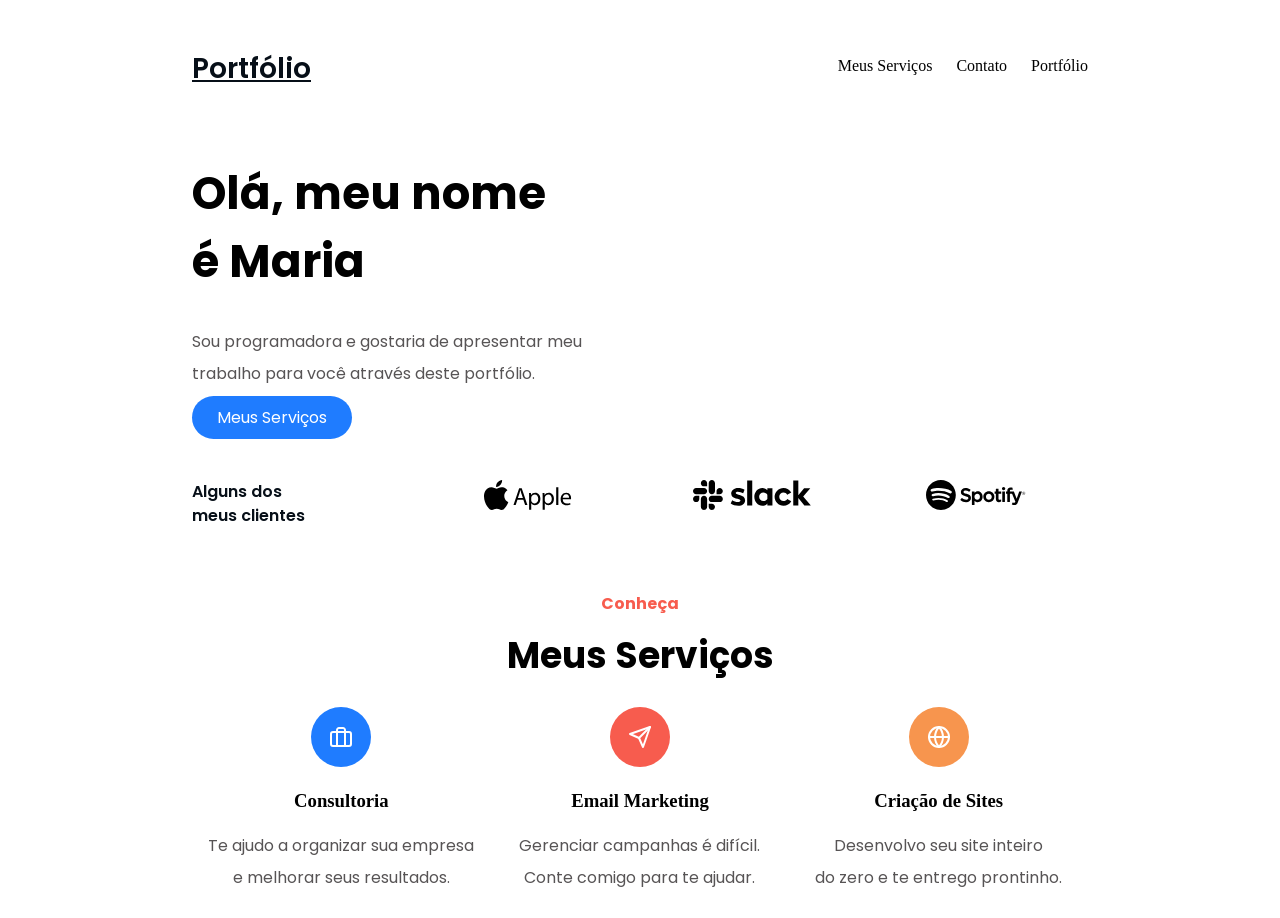
==== Portfólio/index.html @ cb06902d "Add files via upload" ====
<!DOCTYPE html>
<html lang="en">
<head>
    <meta charset="UTF-8">
    <meta name="viewport" content="width=device-width, initial-scale=1.0">
    <link rel="preconnect" href="https://fonts.googleapis.com">
    <link rel="preconnect" href="https://fonts.gstatic.com" crossorigin>
    <link href="https://fonts.googleapis.com/css2?family=Poppins:ital,wght@0,100;0,200;0,300;0,400;0,500;0,600;0,700;0,800;0,900;1,100;1,200;1,300;1,400;1,500;1,600;1,700;1,800;1,900&family=Raleway:ital,wght@0,100..900;1,100..900&display=swap" rel="stylesheet">
    <title>Portfólio</title>
    <style>
        body {
            margin-left: 15%;            
            margin-right: 15%;
        }
        .container {
            display: grid;
            grid-auto-flow: column;
            grid-auto-columns: 1fr;
            
        }
        #header {
            font-family: Poppins;
            font-style: normal;
            font-size: 28px;
            font-weight: 600;
            line-height: 42px;
            text-decoration-line: underline;
            color: #070f18;
            margin-top: 40px;
            margin-bottom: 40px;
        }
        #menu {
            text-align: right;
            margin-top: 49px;
        }
        #menu ul {
            list-style-type: none;
            margin: 0;
            padding: 0;
            }
            #menu li {
                display: inline-block;
                margin-left: 20px;
            }
            a {
                color: black;
                text-decoration: none;
            }
            #buttonCta {
                background: rgba(31, 124, 255, 1);
                border-radius: 50px;
                font-family: Poppins;
                font-style: normal;
                font-size: 16px;
                font-weight: normal;
                line-height: 24px;
                text-align: center;
                color: rgba(255, 255, 255, 1);
                padding: 10px 25px 10px 25px;
            }
            #headerCta p {
                font-family: Poppins;
                font-style: normal;
                font-size: 16px;
                font-weight: normal;
                line-height: 32px;
                color: #575455;
            }
            #headerCta h1 {
                font-family: Poppins;
                font-style: normal;
                font-size: 45px;
                font-weight: bold;
                color: #000000;
            }
            #headerImg {
                margin-left: 42px; 
                }
            #headerImg img {
                width: 100%;
            }
            .headerLogo {
                text-align: center;
            }
            #clients {
                margin-top: 50px;
                margin-bottom: 50px;
            }
            #headerClientText {
                font-family: Poppins;
                font-style: normal;
                font-size: 16px;
                font-weight: 600;
                line-height: 24px;
                color: #070f18
            }
            h2.red {
                font-family: Poppins;
                font-style: normal;
                font-size: 16px;
                font-weight: 700;
                line-height: 24px;
                text-align: center;
                color: #f75c4e;
            }
            h1.black {
                font-family: Poppins;
                font-style: normal;
                font-size: 36px;
                font-weight: 700;
                line-height: 54px;
                text-align: center;
                color: #000000;
                margin-top: 0;
            }
            .textCenter {
                text-align: center;
            }
            #services .container h3 {
                font-family: Poppins;
                font-style: normal;
                font-size: 20px;
                font-weight: 600;
                line-height: 30px;
                text-align: left;

            }
            #services .textCenter p {
                font-family: Poppins;
                font-style: normal;
                font-size: 16px;
                font-weight: normal;
                line-height: 32px;
                color: #575455;
            }
    </style>
</head>
<body>
    <div class="container">
        <div id="header">
            Portfólio
        </div>
        <div id="menu">
            <ul>
                <li><a href="">Meus Serviços</a></li>
                <li><a href="">Contato</a></li>
                <li><a href="">Portfólio</a></li>
            </ul>
        </div>
    </div>
    <div class="container">
        <div id="headerCta">
            <h1>Olá, meu nome <br>
                é Maria</h1>
                <p>Sou programadora e gostaria de apresentar meu <br>
                    trabalho para você através deste portfólio.</p>
                    <a id="buttonCta" href="">Meus Serviços</a>
        </div>
        <div id="headerImg">
            <img src="img/header.svg" alt="">
        </div>
    </div>
    <div class="container" id="clients">
        <div id="headerClientText">
            Alguns dos <br>
            meus clientes   
        </div>     
        <div class="headerLogo">
            <img src="img/apple.svg" alt="">
        </div>
        <div class="headerLogo">
            <img src="img/slack.svg" alt="">
        </div>
        <div class="headerLogo">
            <img src="img/spotify.svg" alt="">
        </div>
    </div>
    <div class="container">
        <div id="services">
            <h2 class="red">Conheça</h2>
            <h1 class="black">Meus Serviços</h1>
        </div>        
    </div>
    <div class="container" id="services">
        <div class="textCenter">
            <img src="icons/icon1.svg" alt="">
            <h3>Consultoria</h3>
            <p>Te ajudo a organizar sua empresa <br>
                e melhorar seus resultados.</p>
        </div>
        <div class="textCenter">
            <img src="icons/icon2.svg" alt="">
            <h3>Email Marketing</h3>
            <p>Gerenciar campanhas é difícil. <br>
                Conte comigo para te ajudar.</p>
        </div>
        <div class="textCenter">
            <img src="icons/icon3.svg" alt="">
            <h3>Criação de Sites</h3>
            <p>Desenvolvo seu site inteiro <br>
                do zero e te entrego prontinho.</p>
        </div>
    </div>

</body>
</html>
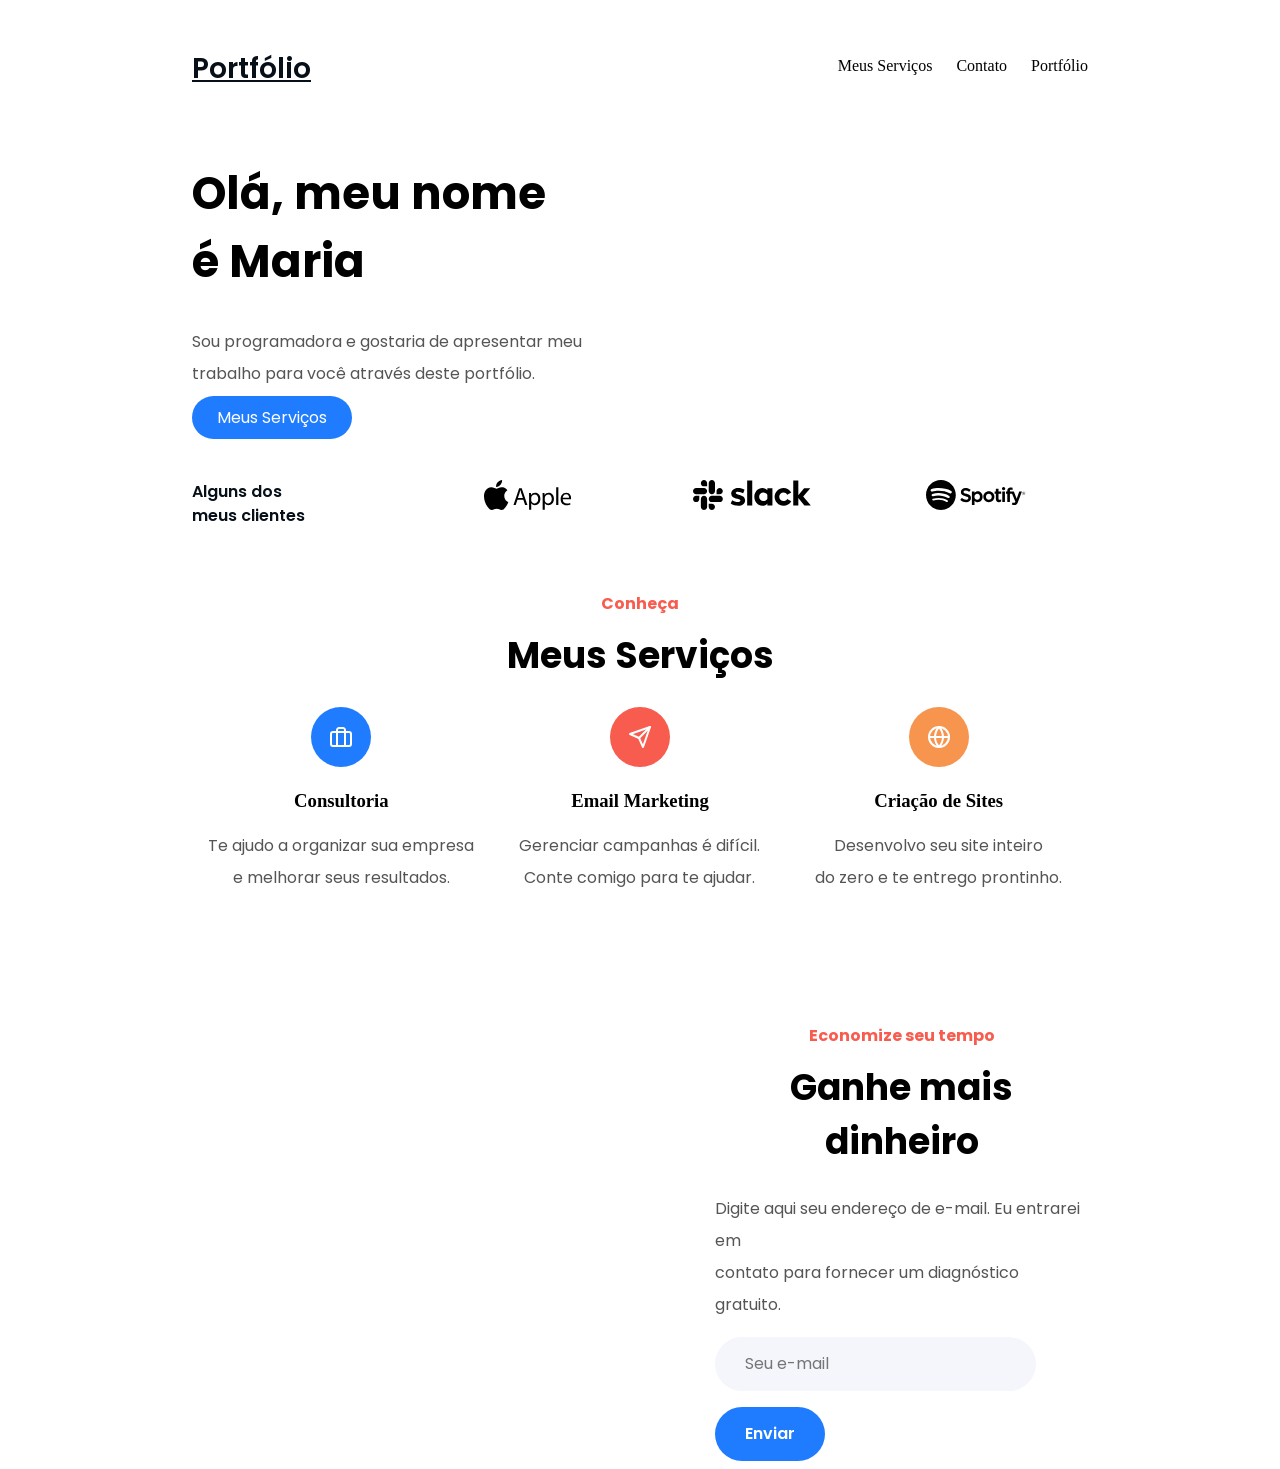
==== commit 404a13a9: "Add files via upload" ====
--- a/Portfólio/index.html
+++ b/Portfólio/index.html
@@ -133,6 +133,53 @@
                 line-height: 32px;
                 color: #575455;
             }
+            #contactImg img {
+                width: 100%;
+            }
+            #contactForm {
+                margin-left: 75px;
+                text-align: left;
+            }
+            #contact {
+                margin-top: 100px;
+            }
+            .textRight {
+                font-family: Poppins;
+                font-style: normal;
+                font-size: 16px;
+                font-weight: normal;
+                line-height: 32px;
+                color: #575455;
+            }
+            #contactForm input {
+                background: #f5f6fb;
+                border-radius: 50px;
+                font-family: Poppins;
+                font-family: Poppins;
+                font-style: normal;
+                font-size: 16px;
+                font-weight: normal;
+                line-height: 24px;
+                color: #575455;
+                border: 0;
+                width: 70%;
+                padding: 15px 30px 15px 30px;
+            }
+            #contactForm button {
+                background: #1F7CFF;
+                border-radius: 50px; 
+                padding: 15px 30px 15px 30px;
+                font-family: Poppins;
+                font-style: normal;
+                font-size: 16px;
+                font-weight: 600;
+                line-height: 24px;
+                text-align: center;
+                color: #FFFFFF;
+                border: 0;
+
+            }
+
     </style>
 </head>
 <body>
@@ -201,6 +248,22 @@
                 do zero e te entrego prontinho.</p>
         </div>
     </div>
+    <div class="container" id="contact">
+        <div id="contactImg">
+            <img src="img/contact.svg" alt="">
+        </div>
+        <div id="contactForm">
+            <h2 class="red">Economize seu tempo</h2>
+            <h1 class="black">Ganhe mais dinheiro</h1>
+            <p class="textRight">Digite aqui seu endereço de e-mail. Eu entrarei em <br>
+                contato para fornecer um diagnóstico gratuito.</p>
+                <form action="https://formspree.io/f/xldrbabr" method="post">
+                    <p><input placeholder="Seu e-mail" type="text" id="emailInput" name="contactEmail" required="required">
+                    </p>
+                    <button type="submit">Enviar</button>
+                </form>
+        </div>
+    </div>
 
 </body>
 </html>
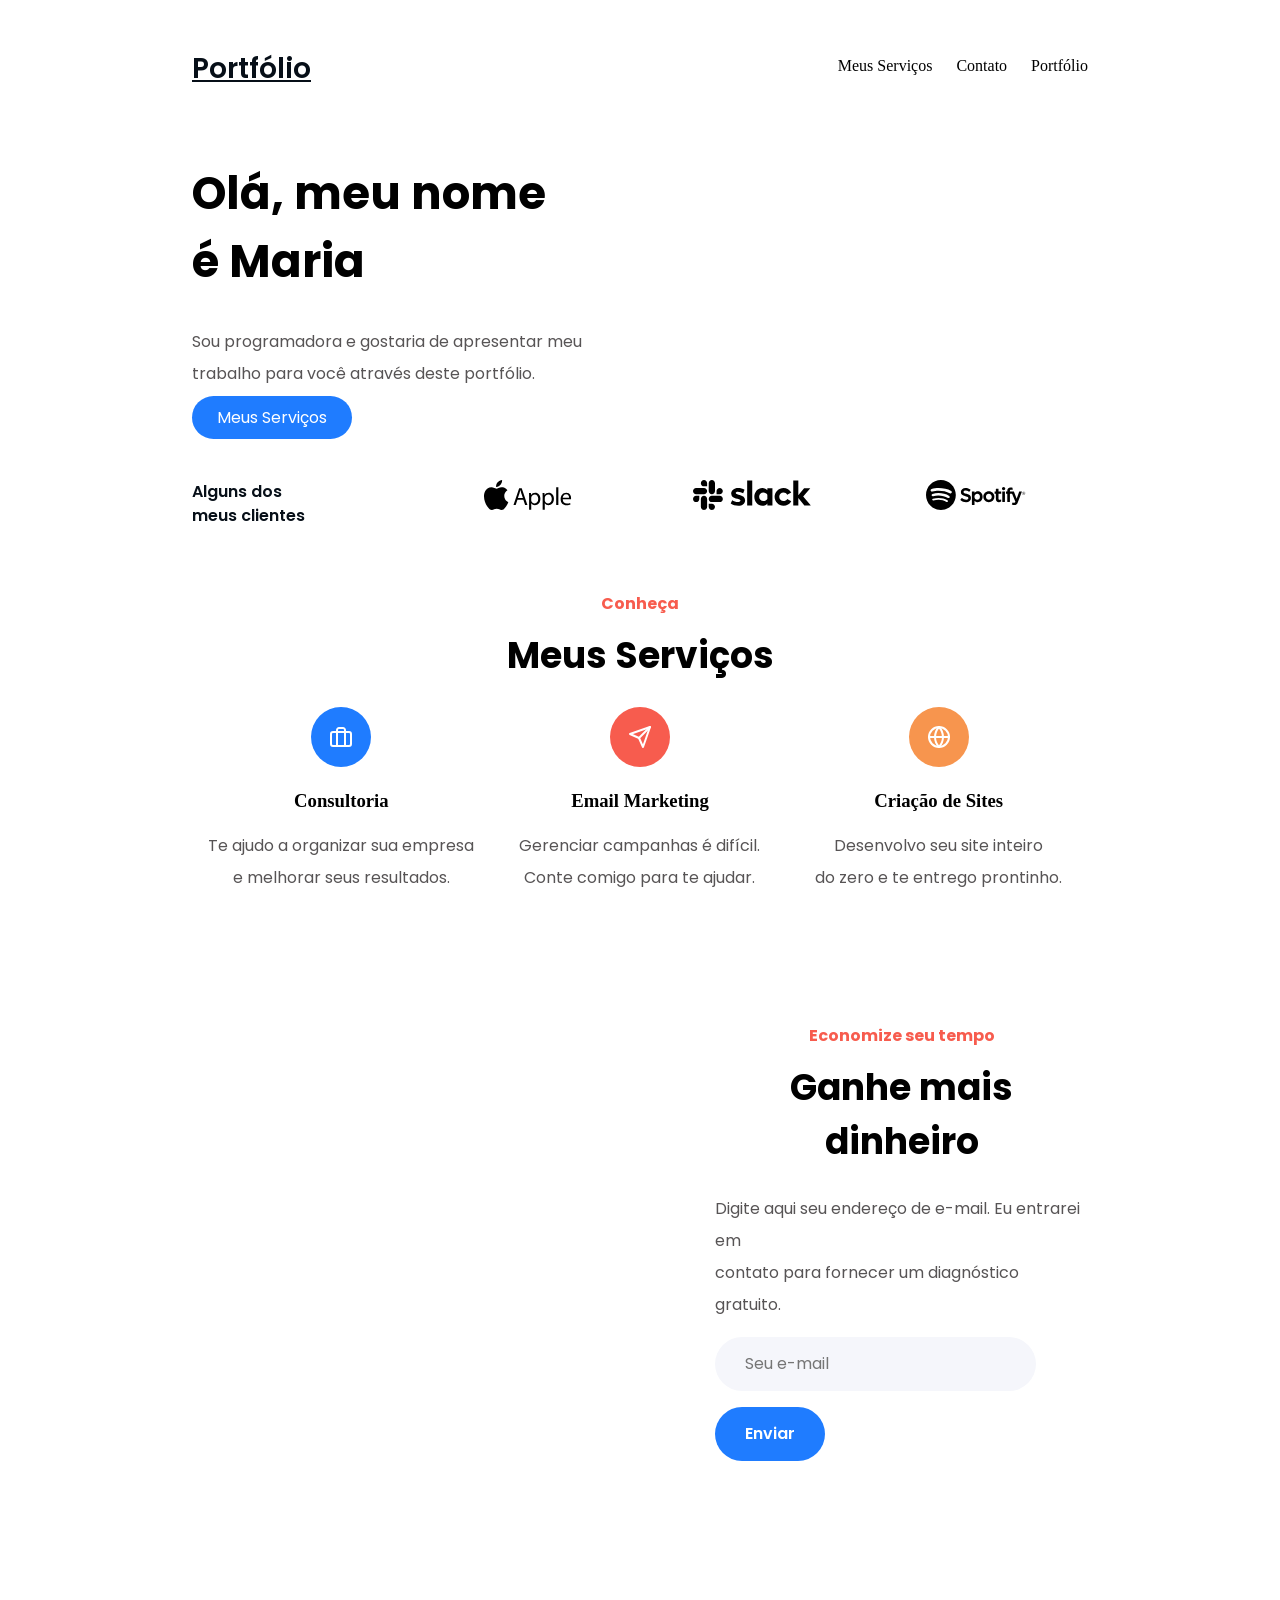
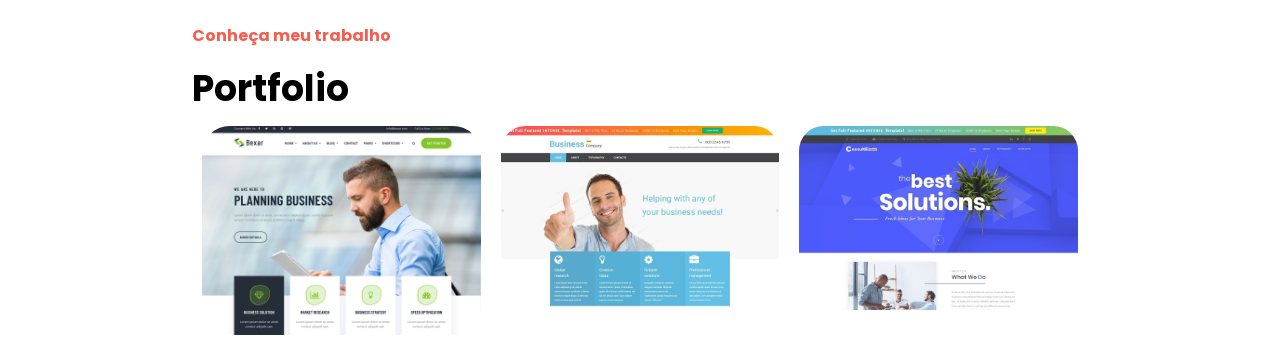
==== commit 787527ea: "Add files via upload" ====
--- a/Portfólio/index.html
+++ b/Portfólio/index.html
@@ -7,180 +7,7 @@
     <link rel="preconnect" href="https://fonts.gstatic.com" crossorigin>
     <link href="https://fonts.googleapis.com/css2?family=Poppins:ital,wght@0,100;0,200;0,300;0,400;0,500;0,600;0,700;0,800;0,900;1,100;1,200;1,300;1,400;1,500;1,600;1,700;1,800;1,900&family=Raleway:ital,wght@0,100..900;1,100..900&display=swap" rel="stylesheet">
     <title>Portfólio</title>
-    <style>
-        body {
-            margin-left: 15%;            
-            margin-right: 15%;
-        }
-        .container {
-            display: grid;
-            grid-auto-flow: column;
-            grid-auto-columns: 1fr;
-            
-        }
-        #header {
-            font-family: Poppins;
-            font-style: normal;
-            font-size: 28px;
-            font-weight: 600;
-            line-height: 42px;
-            text-decoration-line: underline;
-            color: #070f18;
-            margin-top: 40px;
-            margin-bottom: 40px;
-        }
-        #menu {
-            text-align: right;
-            margin-top: 49px;
-        }
-        #menu ul {
-            list-style-type: none;
-            margin: 0;
-            padding: 0;
-            }
-            #menu li {
-                display: inline-block;
-                margin-left: 20px;
-            }
-            a {
-                color: black;
-                text-decoration: none;
-            }
-            #buttonCta {
-                background: rgba(31, 124, 255, 1);
-                border-radius: 50px;
-                font-family: Poppins;
-                font-style: normal;
-                font-size: 16px;
-                font-weight: normal;
-                line-height: 24px;
-                text-align: center;
-                color: rgba(255, 255, 255, 1);
-                padding: 10px 25px 10px 25px;
-            }
-            #headerCta p {
-                font-family: Poppins;
-                font-style: normal;
-                font-size: 16px;
-                font-weight: normal;
-                line-height: 32px;
-                color: #575455;
-            }
-            #headerCta h1 {
-                font-family: Poppins;
-                font-style: normal;
-                font-size: 45px;
-                font-weight: bold;
-                color: #000000;
-            }
-            #headerImg {
-                margin-left: 42px; 
-                }
-            #headerImg img {
-                width: 100%;
-            }
-            .headerLogo {
-                text-align: center;
-            }
-            #clients {
-                margin-top: 50px;
-                margin-bottom: 50px;
-            }
-            #headerClientText {
-                font-family: Poppins;
-                font-style: normal;
-                font-size: 16px;
-                font-weight: 600;
-                line-height: 24px;
-                color: #070f18
-            }
-            h2.red {
-                font-family: Poppins;
-                font-style: normal;
-                font-size: 16px;
-                font-weight: 700;
-                line-height: 24px;
-                text-align: center;
-                color: #f75c4e;
-            }
-            h1.black {
-                font-family: Poppins;
-                font-style: normal;
-                font-size: 36px;
-                font-weight: 700;
-                line-height: 54px;
-                text-align: center;
-                color: #000000;
-                margin-top: 0;
-            }
-            .textCenter {
-                text-align: center;
-            }
-            #services .container h3 {
-                font-family: Poppins;
-                font-style: normal;
-                font-size: 20px;
-                font-weight: 600;
-                line-height: 30px;
-                text-align: left;
-
-            }
-            #services .textCenter p {
-                font-family: Poppins;
-                font-style: normal;
-                font-size: 16px;
-                font-weight: normal;
-                line-height: 32px;
-                color: #575455;
-            }
-            #contactImg img {
-                width: 100%;
-            }
-            #contactForm {
-                margin-left: 75px;
-                text-align: left;
-            }
-            #contact {
-                margin-top: 100px;
-            }
-            .textRight {
-                font-family: Poppins;
-                font-style: normal;
-                font-size: 16px;
-                font-weight: normal;
-                line-height: 32px;
-                color: #575455;
-            }
-            #contactForm input {
-                background: #f5f6fb;
-                border-radius: 50px;
-                font-family: Poppins;
-                font-family: Poppins;
-                font-style: normal;
-                font-size: 16px;
-                font-weight: normal;
-                line-height: 24px;
-                color: #575455;
-                border: 0;
-                width: 70%;
-                padding: 15px 30px 15px 30px;
-            }
-            #contactForm button {
-                background: #1F7CFF;
-                border-radius: 50px; 
-                padding: 15px 30px 15px 30px;
-                font-family: Poppins;
-                font-style: normal;
-                font-size: 16px;
-                font-weight: 600;
-                line-height: 24px;
-                text-align: center;
-                color: #FFFFFF;
-                border: 0;
-
-            }
-
-    </style>
+    <link rel="stylesheet" href="style.css">   
 </head>
 <body>
     <div class="container">
@@ -189,9 +16,9 @@
         </div>
         <div id="menu">
             <ul>
-                <li><a href="">Meus Serviços</a></li>
-                <li><a href="">Contato</a></li>
-                <li><a href="">Portfólio</a></li>
+                <li><a href="#services">Meus Serviços</a></li>
+                <li><a href="#contact">Contato</a></li>
+                <li><a href="#portfolioTitle">Portfólio</a></li>
             </ul>
         </div>
     </div>
@@ -264,6 +91,22 @@
                 </form>
         </div>
     </div>
-
+    <div class="container" id="portfolioTitle">
+        <div>
+            <h2 class="black">Conheça meu trabalho</h2>
+            <h1>Portfolio</h1>
+        </div>
+    </div>
+    <div class="container">
+        <div class="portfolioImg">
+            <img src="img/portfolio1.svg">
+        </div>
+        <div class="portfolioImg">
+            <img src="img/portfolio2.svg">
+        </div>
+        <div class="portfolioImg">
+            <img src="img/portfolio3.svg">
+        </div>
+    </div>
 </body>
 </html>
--- a/Portfólio/style.css
+++ b/Portfólio/style.css
@@ -0,0 +1,194 @@
+body {
+    margin-left: 15%;            
+    margin-right: 15%;
+}
+.container {
+    display: grid;
+    grid-auto-flow: column;
+    grid-auto-columns: 1fr;
+    
+}
+#header {
+    font-family: Poppins;
+    font-style: normal;
+    font-size: 28px;
+    font-weight: 600;
+    line-height: 42px;
+    text-decoration-line: underline;
+    color: #070f18;
+    margin-top: 40px;
+    margin-bottom: 40px;
+}
+#menu {
+    text-align: right;
+    margin-top: 49px;
+}
+#menu ul {
+    list-style-type: none;
+    margin: 0;
+    padding: 0;
+    }
+    #menu li {
+        display: inline-block;
+        margin-left: 20px;
+    }
+    a {
+        color: black;
+        text-decoration: none;
+    }
+    #buttonCta {
+        background: rgba(31, 124, 255, 1);
+        border-radius: 50px;
+        font-family: Poppins;
+        font-style: normal;
+        font-size: 16px;
+        font-weight: normal;
+        line-height: 24px;
+        text-align: center;
+        color: rgba(255, 255, 255, 1);
+        padding: 10px 25px 10px 25px;
+    }
+    #headerCta p {
+        font-family: Poppins;
+        font-style: normal;
+        font-size: 16px;
+        font-weight: normal;
+        line-height: 32px;
+        color: #575455;
+    }
+    #headerCta h1 {
+        font-family: Poppins;
+        font-style: normal;
+        font-size: 45px;
+        font-weight: bold;
+        color: #000000;
+    }
+    #headerImg {
+        margin-left: 42px; 
+        }
+    #headerImg img {
+        width: 100%;
+    }
+    .headerLogo {
+        text-align: center;
+    }
+    #clients {
+        margin-top: 50px;
+        margin-bottom: 50px;
+    }
+    #headerClientText {
+        font-family: Poppins;
+        font-style: normal;
+        font-size: 16px;
+        font-weight: 600;
+        line-height: 24px;
+        color: #070f18
+    }
+    h2.red {
+        font-family: Poppins;
+        font-style: normal;
+        font-size: 16px;
+        font-weight: 700;
+        line-height: 24px;
+        text-align: center;
+        color: #f75c4e;
+    }
+    h1.black {
+        font-family: Poppins;
+        font-style: normal;
+        font-size: 36px;
+        font-weight: 700;
+        line-height: 54px;
+        text-align: center;
+        color: #000000;
+        margin-top: 0;
+    }
+    .textCenter {
+        text-align: center;
+    }
+    #services .container h3 {
+        font-family: Poppins;
+        font-style: normal;
+        font-size: 20px;
+        font-weight: 600;
+        line-height: 30px;
+        text-align: left;
+
+    }
+    #services .textCenter p {
+        font-family: Poppins;
+        font-style: normal;
+        font-size: 16px;
+        font-weight: normal;
+        line-height: 32px;
+        color: #575455;
+    }
+    #contactImg img {
+        width: 100%;
+    }
+    #contactForm {
+        margin-left: 75px;
+        text-align: left;
+    }
+    #contact {
+        margin-top: 100px;
+    }
+    .textRight {
+        font-family: Poppins;
+        font-style: normal;
+        font-size: 16px;
+        font-weight: normal;
+        line-height: 32px;
+        color: #575455;
+    }
+    #contactForm input {
+        background: #f5f6fb;
+        border-radius: 50px;
+        font-family: Poppins;
+        font-family: Poppins;
+        font-style: normal;
+        font-size: 16px;
+        font-weight: normal;
+        line-height: 24px;
+        color: #575455;
+        border: 0;
+        width: 70%;
+        padding: 15px 30px 15px 30px;
+    }
+    #contactForm button {
+        background: #1F7CFF;
+        border-radius: 50px; 
+        padding: 15px 30px 15px 30px;
+        font-family: Poppins;
+        font-style: normal;
+        font-size: 16px;
+        font-weight: 600;
+        line-height: 24px;
+        text-align: center;
+        color: #FFFFFF;
+        border: 0;
+
+    }
+    #portfolioTitle h2{
+        color: #F75C4E;
+        font-family: Poppins;
+        font-size: 16px;
+        font-weight: 700;
+        line-height: 24px;            
+    }
+    #portfolioTitle h1 {
+        font-family: Poppins;
+        font-size: 36px;
+        font-weight: 700;
+        line-height: 54px;
+        margin: 0;
+        }
+    #portfolioTitle {
+        margin-top: 150px;
+    }
+    .portfolioImg img {
+        width: 100%;                
+    }
+    .portfolioImg {
+        padding: 10px;
+    }
